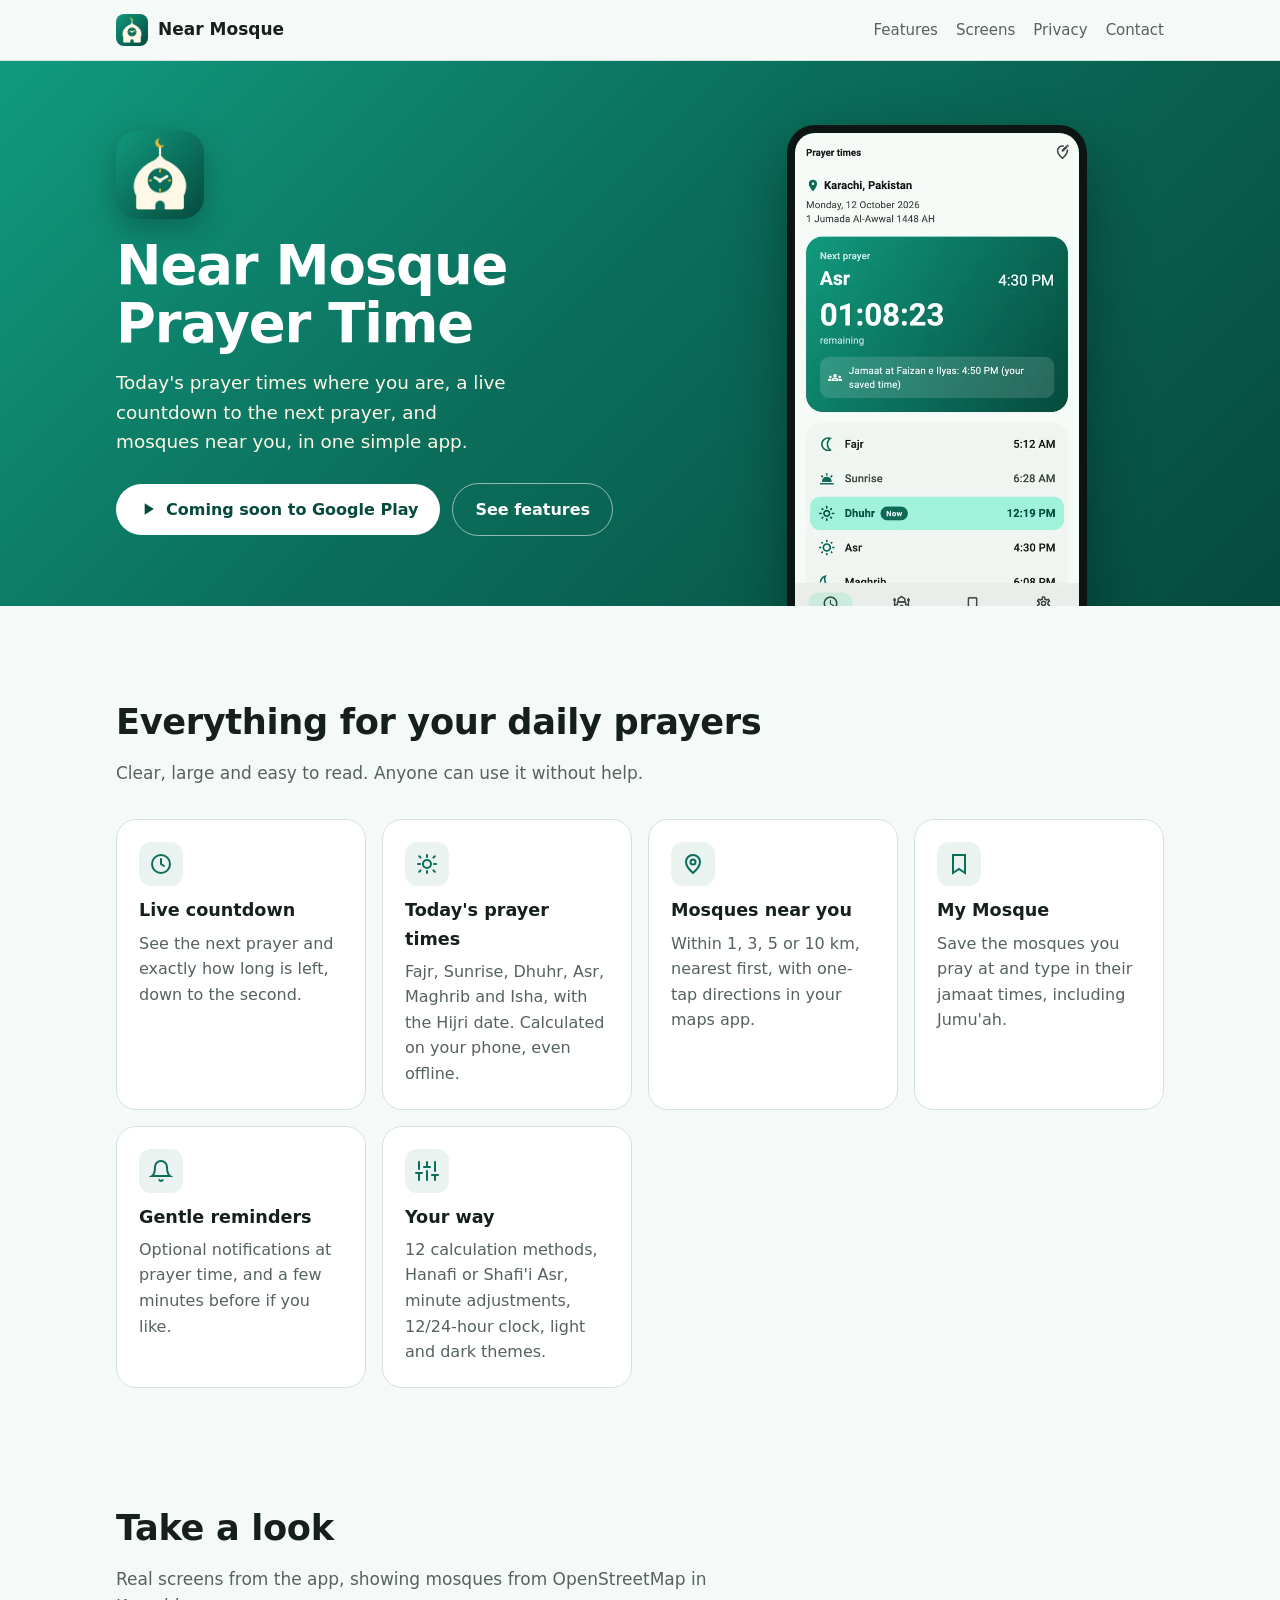
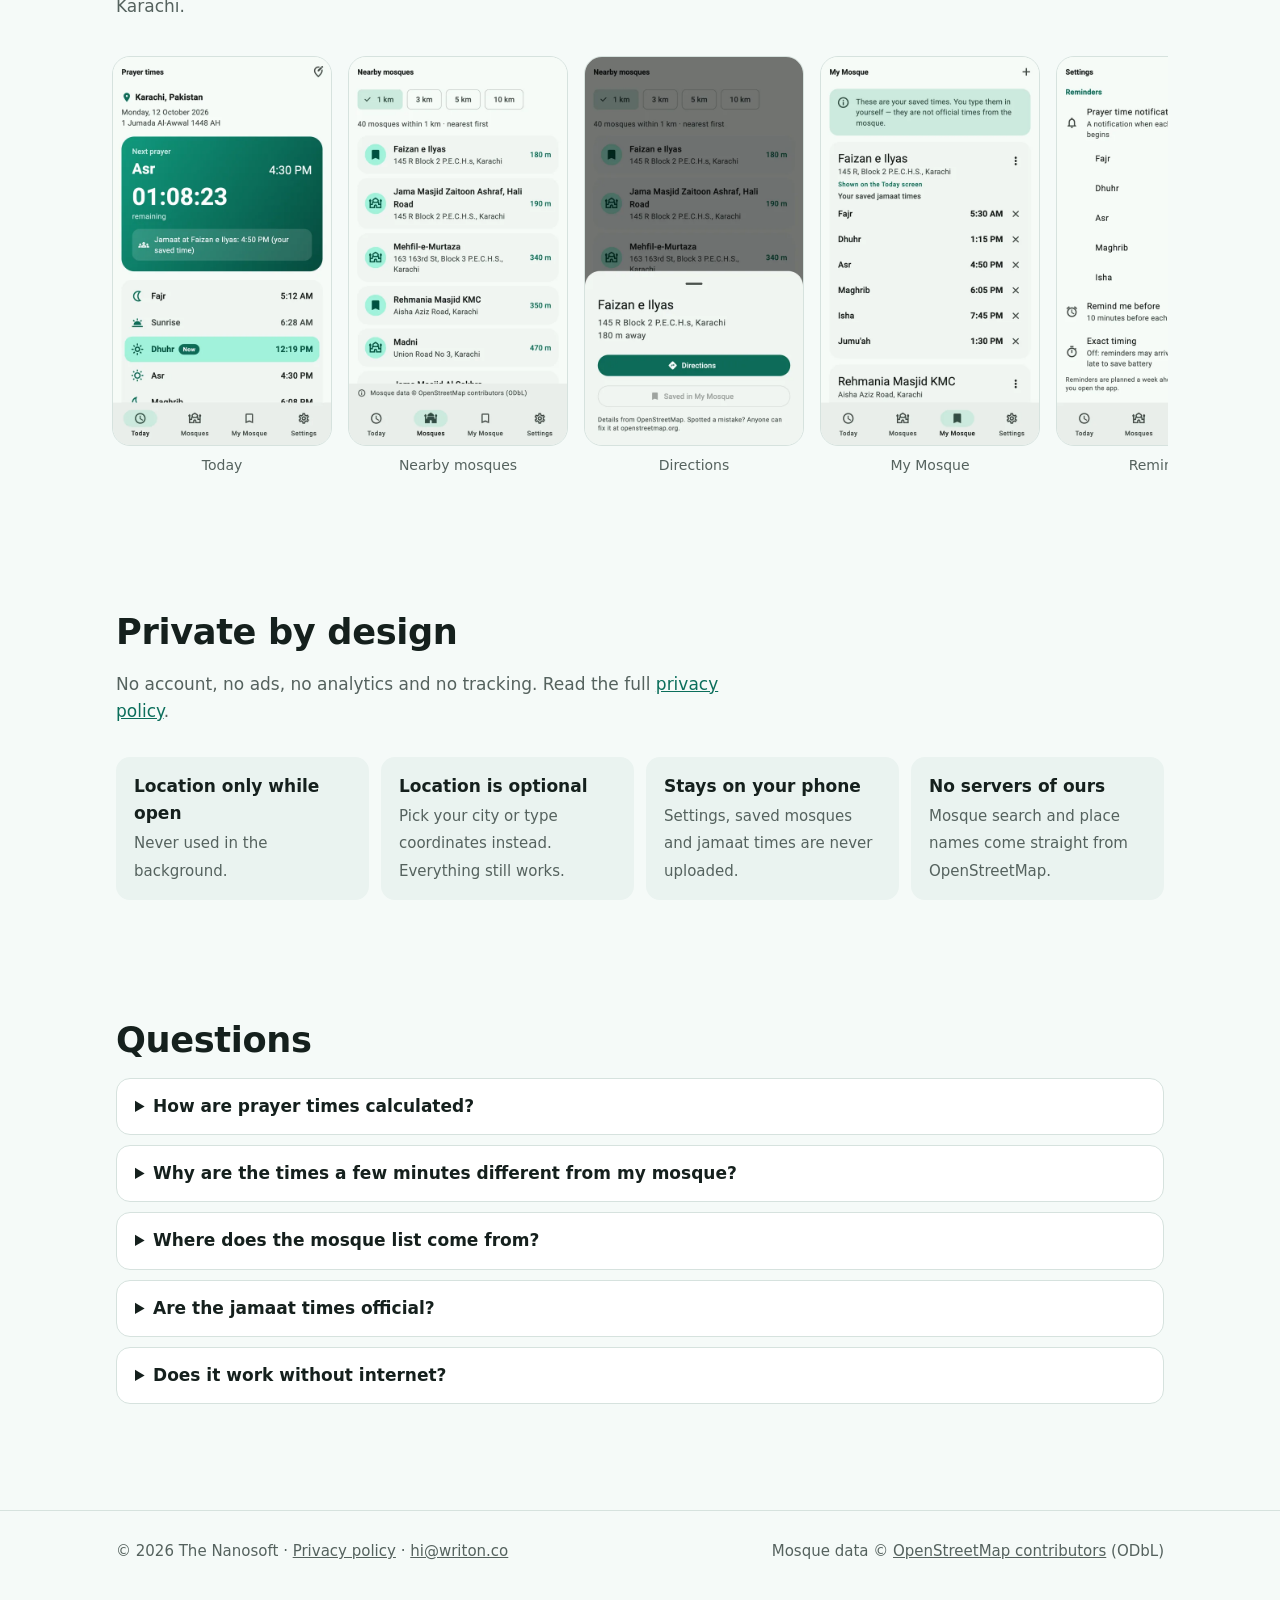
==== index.html @ 231da67b "Landing page and privacy policy for Near Mosque Prayer Time Co-Authored-By: Claude Opus 5.5 <noreply" ====
<!doctype html>
<html lang="en">
<head>
<meta charset="utf-8">
<meta name="viewport" content="width=device-width, initial-scale=1">
<title>Near Mosque Prayer Time – prayer times, countdown &amp; nearby mosques</title>
<meta name="description" content="Free Android app: today's prayer times for your location, a live countdown to the next prayer, mosques near you and your own saved jamaat times. No ads, no sign-up.">
<meta name="theme-color" content="#0b6e5b">
<link rel="canonical" href="https://thenanosoft.github.io/near-mosque-prayer-time/">
<link rel="icon" type="image/png" href="assets/favicon.png">
<link rel="apple-touch-icon" href="assets/icon-192.png">
<meta property="og:type" content="website">
<meta property="og:title" content="Near Mosque Prayer Time">
<meta property="og:description" content="Prayer times, a live countdown and mosques near you. No ads, no sign-up.">
<meta property="og:image" content="https://thenanosoft.github.io/near-mosque-prayer-time/assets/og-image.png">
<meta property="og:url" content="https://thenanosoft.github.io/near-mosque-prayer-time/">
<meta name="twitter:card" content="summary_large_image">
<link rel="stylesheet" href="assets/style.css">
<script type="application/ld+json">
{
  "@context": "https://schema.org",
  "@type": "MobileApplication",
  "name": "Near Mosque Prayer Time",
  "operatingSystem": "Android",
  "applicationCategory": "LifestyleApplication",
  "offers": { "@type": "Offer", "price": "0", "priceCurrency": "USD" },
  "author": { "@type": "Organization", "name": "The Nanosoft" },
  "image": "https://thenanosoft.github.io/near-mosque-prayer-time/assets/icon-512.png"
}
</script>
</head>
<body>

<header class="top">
  <div class="wrap">
    <a class="brand" href="./"><img src="assets/icon-192.png" alt="" width="32" height="32">Near Mosque</a>
    <nav>
      <a class="opt" href="#features">Features</a>
      <a class="opt" href="#screens">Screens</a>
      <a href="#privacy">Privacy</a>
      <a href="mailto:hi@writon.co">Contact</a>
    </nav>
  </div>
</header>

<main>
<div class="hero">
  <div class="wrap">
    <div>
      <img class="app-icon" src="assets/icon-192.png" alt="Near Mosque Prayer Time app icon" width="88" height="88">
      <h1>Near Mosque<br>Prayer Time</h1>
      <p class="lead">Today's prayer times where you are, a live countdown to the next prayer, and mosques near you, in one simple app.</p>
      <div class="cta">
        <span class="btn btn-light" aria-disabled="true">
          <svg width="20" height="20" viewBox="0 0 24 24" fill="currentColor" aria-hidden="true"><path d="M8 5v14l11-7z"/></svg>
          Coming soon to Google Play
        </span>
        <a class="btn btn-ghost" href="#features">See features</a>
      </div>
    </div>
    <div class="phone"><img src="assets/screens/01-today.webp" alt="Today screen showing the next prayer, Asr, with a 1 hour 8 minute countdown and today's prayer times in Karachi" width="540" height="960"></div>
  </div>
</div>

<section id="features">
  <div class="wrap">
    <h2>Everything for your daily prayers</h2>
    <p class="sub">Clear, large and easy to read. Anyone can use it without help.</p>
    <div class="grid">
      <div class="card">
        <div class="ico"><svg viewBox="0 0 24 24" fill="none" stroke="currentColor" stroke-width="2" stroke-linecap="round"><circle cx="12" cy="12" r="9"/><path d="M12 7v5l3 2"/></svg></div>
        <h3>Live countdown</h3>
        <p>See the next prayer and exactly how long is left, down to the second.</p>
      </div>
      <div class="card">
        <div class="ico"><svg viewBox="0 0 24 24" fill="none" stroke="currentColor" stroke-width="2" stroke-linecap="round"><path d="M12 3v2M12 19v2M4.2 4.2l1.4 1.4M18.4 18.4l1.4 1.4M3 12h2M19 12h2M4.2 19.8l1.4-1.4M18.4 5.6l1.4-1.4"/><circle cx="12" cy="12" r="4"/></svg></div>
        <h3>Today's prayer times</h3>
        <p>Fajr, Sunrise, Dhuhr, Asr, Maghrib and Isha, with the Hijri date. Calculated on your phone, even offline.</p>
      </div>
      <div class="card">
        <div class="ico"><svg viewBox="0 0 24 24" fill="none" stroke="currentColor" stroke-width="2" stroke-linecap="round"><path d="M12 21s-7-6.2-7-11a7 7 0 0 1 14 0c0 4.8-7 11-7 11z"/><circle cx="12" cy="10" r="2.5"/></svg></div>
        <h3>Mosques near you</h3>
        <p>Within 1, 3, 5 or 10 km, nearest first, with one-tap directions in your maps app.</p>
      </div>
      <div class="card">
        <div class="ico"><svg viewBox="0 0 24 24" fill="none" stroke="currentColor" stroke-width="2" stroke-linecap="round"><path d="M6 3h12v18l-6-4-6 4z"/></svg></div>
        <h3>My Mosque</h3>
        <p>Save the mosques you pray at and type in their jamaat times, including Jumu'ah.</p>
      </div>
      <div class="card">
        <div class="ico"><svg viewBox="0 0 24 24" fill="none" stroke="currentColor" stroke-width="2" stroke-linecap="round"><path d="M18 8a6 6 0 1 0-12 0c0 7-3 9-3 9h18s-3-2-3-9"/><path d="M13.7 21a2 2 0 0 1-3.4 0"/></svg></div>
        <h3>Gentle reminders</h3>
        <p>Optional notifications at prayer time, and a few minutes before if you like.</p>
      </div>
      <div class="card">
        <div class="ico"><svg viewBox="0 0 24 24" fill="none" stroke="currentColor" stroke-width="2" stroke-linecap="round"><path d="M4 21v-7M4 10V3M12 21v-9M12 8V3M20 21v-5M20 12V3M1 14h6M9 8h6M17 16h6"/></svg></div>
        <h3>Your way</h3>
        <p>12 calculation methods, Hanafi or Shafi'i Asr, minute adjustments, 12/24-hour clock, light and dark themes.</p>
      </div>
    </div>
  </div>
</section>

<section id="screens">
  <div class="wrap">
    <h2>Take a look</h2>
    <p class="sub">Real screens from the app, showing mosques from OpenStreetMap in Karachi.</p>
    <div class="shots" tabindex="0" aria-label="App screenshots, scroll sideways">
      <figure><img loading="lazy" src="assets/screens/01-today.webp" width="540" height="960" alt="Today's prayer times with countdown"><figcaption>Today</figcaption></figure>
      <figure><img loading="lazy" src="assets/screens/02-nearby-mosques.webp" width="540" height="960" alt="List of nearby mosques sorted by distance"><figcaption>Nearby mosques</figcaption></figure>
      <figure><img loading="lazy" src="assets/screens/03-mosque-details.webp" width="540" height="960" alt="Mosque details with Directions button"><figcaption>Directions</figcaption></figure>
      <figure><img loading="lazy" src="assets/screens/04-my-mosque.webp" width="540" height="960" alt="My Mosque with saved jamaat times"><figcaption>My Mosque</figcaption></figure>
      <figure><img loading="lazy" src="assets/screens/05-reminders.webp" width="540" height="960" alt="Reminder settings"><figcaption>Reminders</figcaption></figure>
      <figure><img loading="lazy" src="assets/screens/06-today-dark.webp" width="540" height="960" alt="Today screen in dark mode"><figcaption>Dark mode</figcaption></figure>
      <figure><img loading="lazy" src="assets/screens/08-calculation-method.webp" width="540" height="960" alt="Choosing a calculation method"><figcaption>Calculation methods</figcaption></figure>
      <figure><img loading="lazy" src="assets/screens/07-welcome.webp" width="540" height="960" alt="Welcome screen explaining location use"><figcaption>Clear about location</figcaption></figure>
    </div>
  </div>
</section>

<section id="privacy">
  <div class="wrap">
    <h2>Private by design</h2>
    <p class="sub">No account, no ads, no analytics and no tracking. Read the full <a href="privacy-policy.html">privacy policy</a>.</p>
    <div class="privacy-box">
      <div><strong>Location only while open</strong><span>Never used in the background.</span></div>
      <div><strong>Location is optional</strong><span>Pick your city or type coordinates instead. Everything still works.</span></div>
      <div><strong>Stays on your phone</strong><span>Settings, saved mosques and jamaat times are never uploaded.</span></div>
      <div><strong>No servers of ours</strong><span>Mosque search and place names come straight from OpenStreetMap.</span></div>
    </div>
  </div>
</section>

<section id="faq">
  <div class="wrap">
    <h2>Questions</h2>
    <details>
      <summary>How are prayer times calculated?</summary>
      <p>On your phone, using well-known astronomical formulas. The default is the University of Islamic Sciences, Karachi method with Hanafi Asr. You can choose Muslim World League, ISNA, Umm al-Qura, Egyptian, Dubai, Kuwait, Qatar, Singapore, Diyanet, Tehran or Moonsighting Committee, and adjust any time by minutes.</p>
    </details>
    <details>
      <summary>Why are the times a few minutes different from my mosque?</summary>
      <p>Mosques often add a few minutes or use their own timetable. Use <em>Adjust times</em> in Settings to match, and save your mosque's jamaat times in <em>My Mosque</em>.</p>
    </details>
    <details>
      <summary>Where does the mosque list come from?</summary>
      <p>From OpenStreetMap, the free map that anyone can edit. If a mosque is missing or wrong, you can add or fix it at openstreetmap.org and it will appear in the app.</p>
    </details>
    <details>
      <summary>Are the jamaat times official?</summary>
      <p>No. Jamaat times in <em>My Mosque</em> are the ones you type in yourself, and the app labels them as your saved times.</p>
    </details>
    <details>
      <summary>Does it work without internet?</summary>
      <p>Yes for prayer times, the countdown, reminders and My Mosque. Finding nearby mosques and searching for a city need a connection.</p>
    </details>
  </div>
</section>
</main>

<footer>
  <div class="wrap">
    <span>© 2026 The Nanosoft · <a href="privacy-policy.html">Privacy policy</a> · <a href="mailto:hi@writon.co">hi@writon.co</a></span>
    <span>Mosque data © <a href="https://www.openstreetmap.org/copyright">OpenStreetMap contributors</a> (ODbL)</span>
  </div>
</footer>

</body>
</html>
---- assets/style.css ----
:root {
  --bg: #f5faf8;
  --surface: #ffffff;
  --surface-2: #eaf3f0;
  --text: #15201d;
  --muted: #55625e;
  --line: #d6e2de;
  --brand: #0b6e5b;
  --brand-2: #119a7e;
  --brand-dark: #064a3d;
  --gold: #e8b931;
  --cream: #fff8e7;
  --radius: 20px;
  color-scheme: light;
}
@media (prefers-color-scheme: dark) {
  :root {
    --bg: #0f1513;
    --surface: #161e1b;
    --surface-2: #1c2825;
    --text: #e4eeea;
    --muted: #9fb0aa;
    --line: #2a3733;
    --brand: #5fd3b5;
    color-scheme: dark;
  }
}

* { box-sizing: border-box; }
html { -webkit-text-size-adjust: 100%; }
body {
  margin: 0;
  background: var(--bg);
  color: var(--text);
  font-family: system-ui, -apple-system, "Segoe UI", Roboto, "Helvetica Neue", Arial, sans-serif;
  font-size: 17px;
  line-height: 1.6;
}
img { max-width: 100%; height: auto; display: block; }
a { color: var(--brand); }
.wrap { max-width: 1080px; margin: 0 auto; padding: 0 16px; }

/* Header */
.top { position: sticky; top: 0; z-index: 10; background: color-mix(in srgb, var(--bg) 88%, transparent); backdrop-filter: blur(10px); border-bottom: 1px solid var(--line); }
.top .wrap { display: flex; align-items: center; justify-content: space-between; gap: 12px; height: 60px; }
.brand { display: flex; align-items: center; gap: 10px; color: var(--text); text-decoration: none; font-weight: 700; }
.brand img { width: 32px; height: 32px; border-radius: 8px; }
.top nav { display: flex; gap: 18px; font-size: 15px; }
.top nav a { color: var(--muted); text-decoration: none; }
.top nav a:hover { color: var(--text); }
@media (max-width: 560px) { .top nav .opt { display: none; } }

/* Hero */
.hero {
  background: linear-gradient(135deg, #119a7e 0%, #0b6e5b 45%, #064a3d 100%);
  color: #fff;
  overflow: hidden;
}
.hero .wrap { display: grid; grid-template-columns: 1.1fr 0.9fr; gap: 40px; align-items: center; padding-top: 64px; padding-bottom: 0; }
.hero h1 { font-size: clamp(2.1rem, 5vw, 3.4rem); line-height: 1.08; margin: 18px 0 14px; letter-spacing: -0.02em; }
.hero p.lead { font-size: 1.15rem; color: var(--cream); margin: 0 0 26px; max-width: 34ch; }
.hero .app-icon { width: 88px; height: 88px; border-radius: 22px; box-shadow: 0 10px 30px rgb(0 0 0 / 0.25); }
.cta { display: flex; flex-wrap: wrap; gap: 12px; align-items: center; margin-bottom: 64px; }
.btn { display: inline-flex; align-items: center; gap: 8px; padding: 13px 22px; border-radius: 999px; font-weight: 600; text-decoration: none; font-size: 16px; }
.btn-light { background: #fff; color: #064a3d; }
.btn-ghost { border: 1.5px solid rgb(255 255 255 / 0.55); color: #fff; }
.badge-soon { font-size: 14px; color: var(--cream); opacity: 0.9; }
.hero .phone { justify-self: center; width: min(300px, 80%); margin-bottom: -40px; }
.phone img { border-radius: 28px; border: 8px solid #0c1513; box-shadow: 0 24px 60px rgb(0 0 0 / 0.35); }
@media (max-width: 820px) {
  .hero .wrap { grid-template-columns: 1fr; padding-top: 40px; }
  .hero .phone { margin-bottom: -60px; }
  .cta { margin-bottom: 32px; }
}

/* Sections */
section { padding: 88px 0 24px; }
section h2 { font-size: clamp(1.6rem, 3.4vw, 2.2rem); margin: 0 0 10px; letter-spacing: -0.01em; }
section .sub { color: var(--muted); margin: 0 0 32px; max-width: 60ch; }
.grid { display: grid; grid-template-columns: repeat(auto-fit, minmax(240px, 1fr)); gap: 16px; }
.card { background: var(--surface); border: 1px solid var(--line); border-radius: var(--radius); padding: 22px; }
.card h3 { margin: 10px 0 6px; font-size: 1.1rem; }
.card p { margin: 0; color: var(--muted); font-size: 16px; }
.ico { width: 44px; height: 44px; border-radius: 12px; display: grid; place-items: center; background: var(--surface-2); color: var(--brand); }
.ico svg { width: 24px; height: 24px; }

/* Screenshots */
.shots { display: flex; gap: 16px; overflow-x: auto; scroll-snap-type: x mandatory; padding: 4px 4px 16px; margin: 0 -4px; }
.shots figure { margin: 0; flex: 0 0 220px; scroll-snap-align: start; }
.shots img { border-radius: 18px; border: 1px solid var(--line); }
.shots figcaption { text-align: center; color: var(--muted); font-size: 14px; margin-top: 8px; }

/* Privacy block */
.privacy-box { display: grid; grid-template-columns: repeat(auto-fit, minmax(220px, 1fr)); gap: 12px; }
.privacy-box div { background: var(--surface-2); border-radius: 14px; padding: 16px 18px; }
.privacy-box strong { display: block; margin-bottom: 2px; }
.privacy-box span { color: var(--muted); font-size: 15px; }

/* FAQ */
details { background: var(--surface); border: 1px solid var(--line); border-radius: 14px; padding: 14px 18px; margin-bottom: 10px; }
summary { cursor: pointer; font-weight: 600; }
details p { color: var(--muted); margin: 10px 0 2px; }

/* Footer */
footer { margin-top: 72px; border-top: 1px solid var(--line); padding: 28px 0 40px; color: var(--muted); font-size: 15px; }
footer .wrap { display: flex; flex-wrap: wrap; justify-content: space-between; gap: 14px; }
footer a { color: var(--muted); }

/* Document pages (privacy) */
.doc { max-width: 760px; margin: 0 auto; padding: 40px 16px 24px; }
.doc h1 { font-size: clamp(1.8rem, 4vw, 2.4rem); margin: 0 0 4px; }
.doc .meta { color: var(--muted); margin-top: 0; }
.doc h2 { font-size: 1.25rem; margin-top: 2.2rem; }
.table-scroll { overflow-x: auto; }
.doc table { border-collapse: collapse; width: 100%; font-size: 15px; }
.doc td code { overflow-wrap: anywhere; }
.doc th, .doc td { border: 1px solid var(--line); padding: 10px; text-align: left; vertical-align: top; }
.doc th { background: var(--surface-2); }
.doc code { background: var(--surface-2); padding: 1px 6px; border-radius: 6px; font-size: 0.92em; }
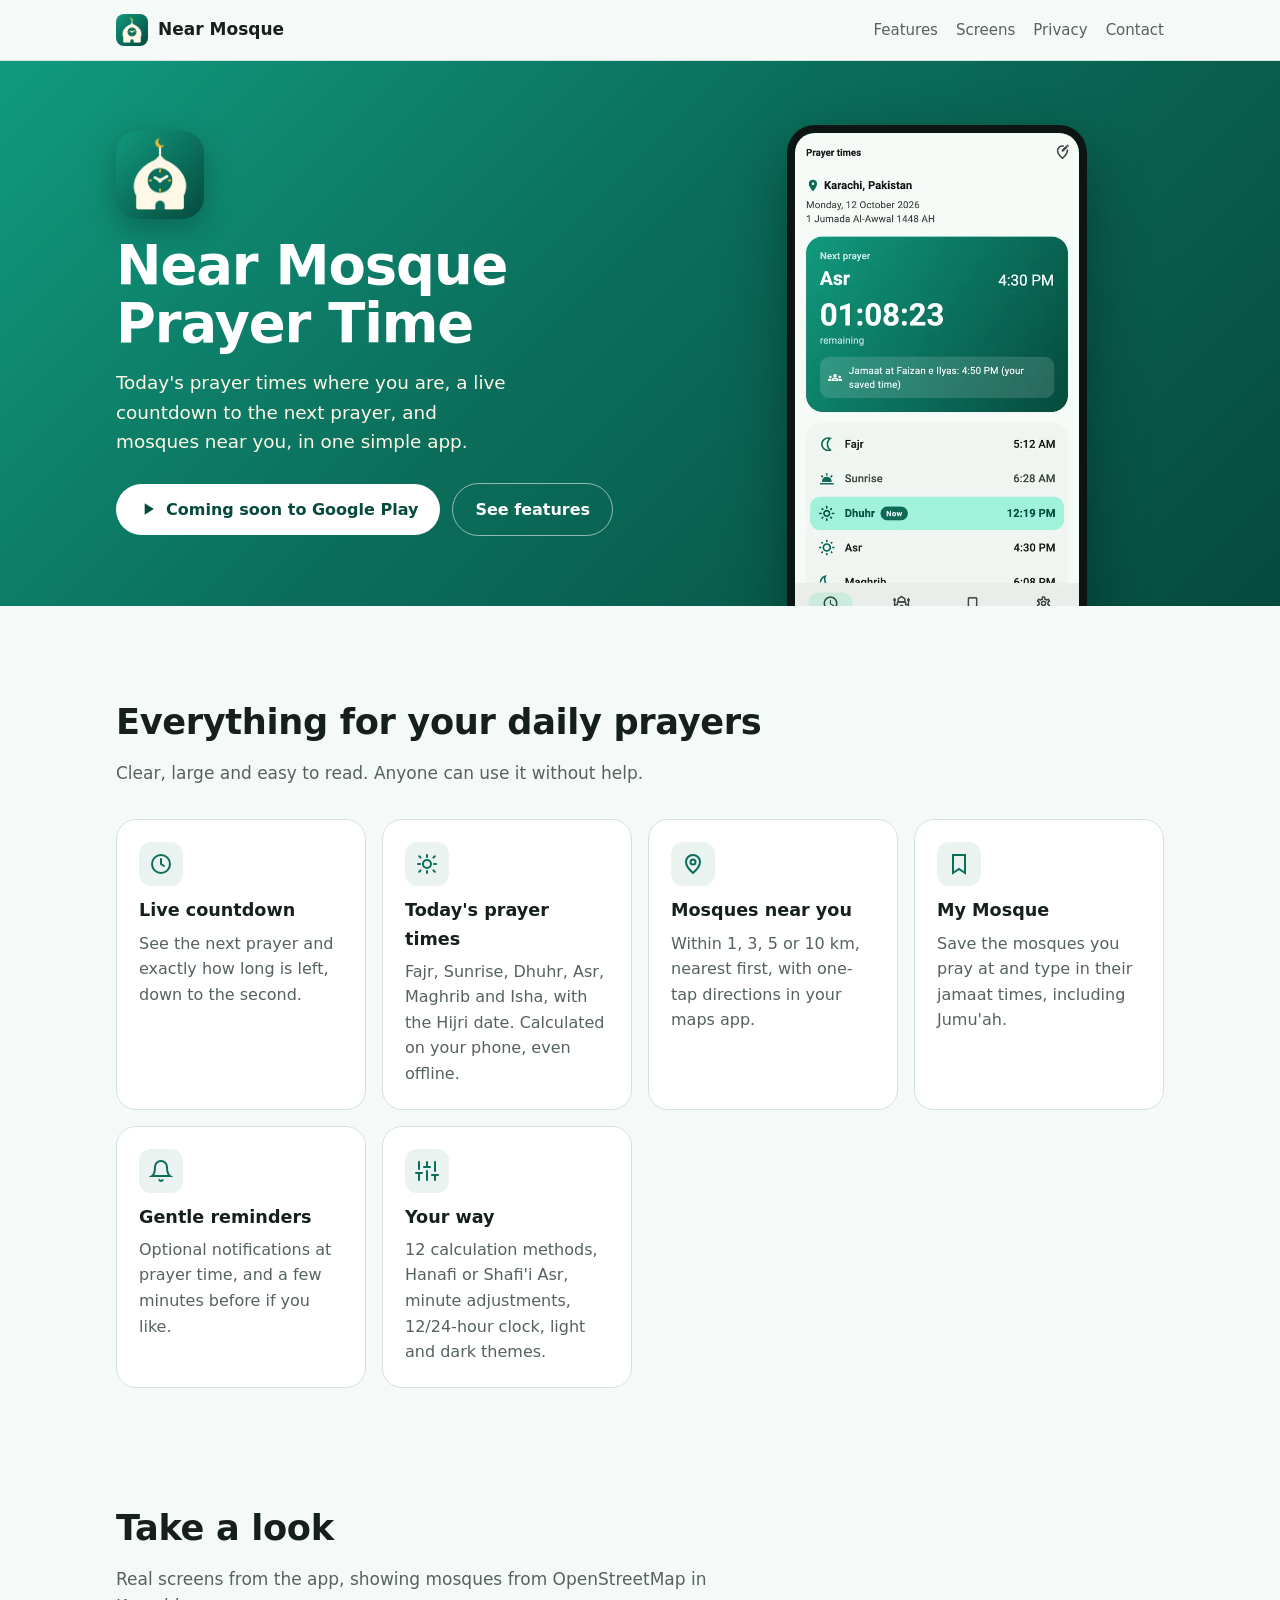
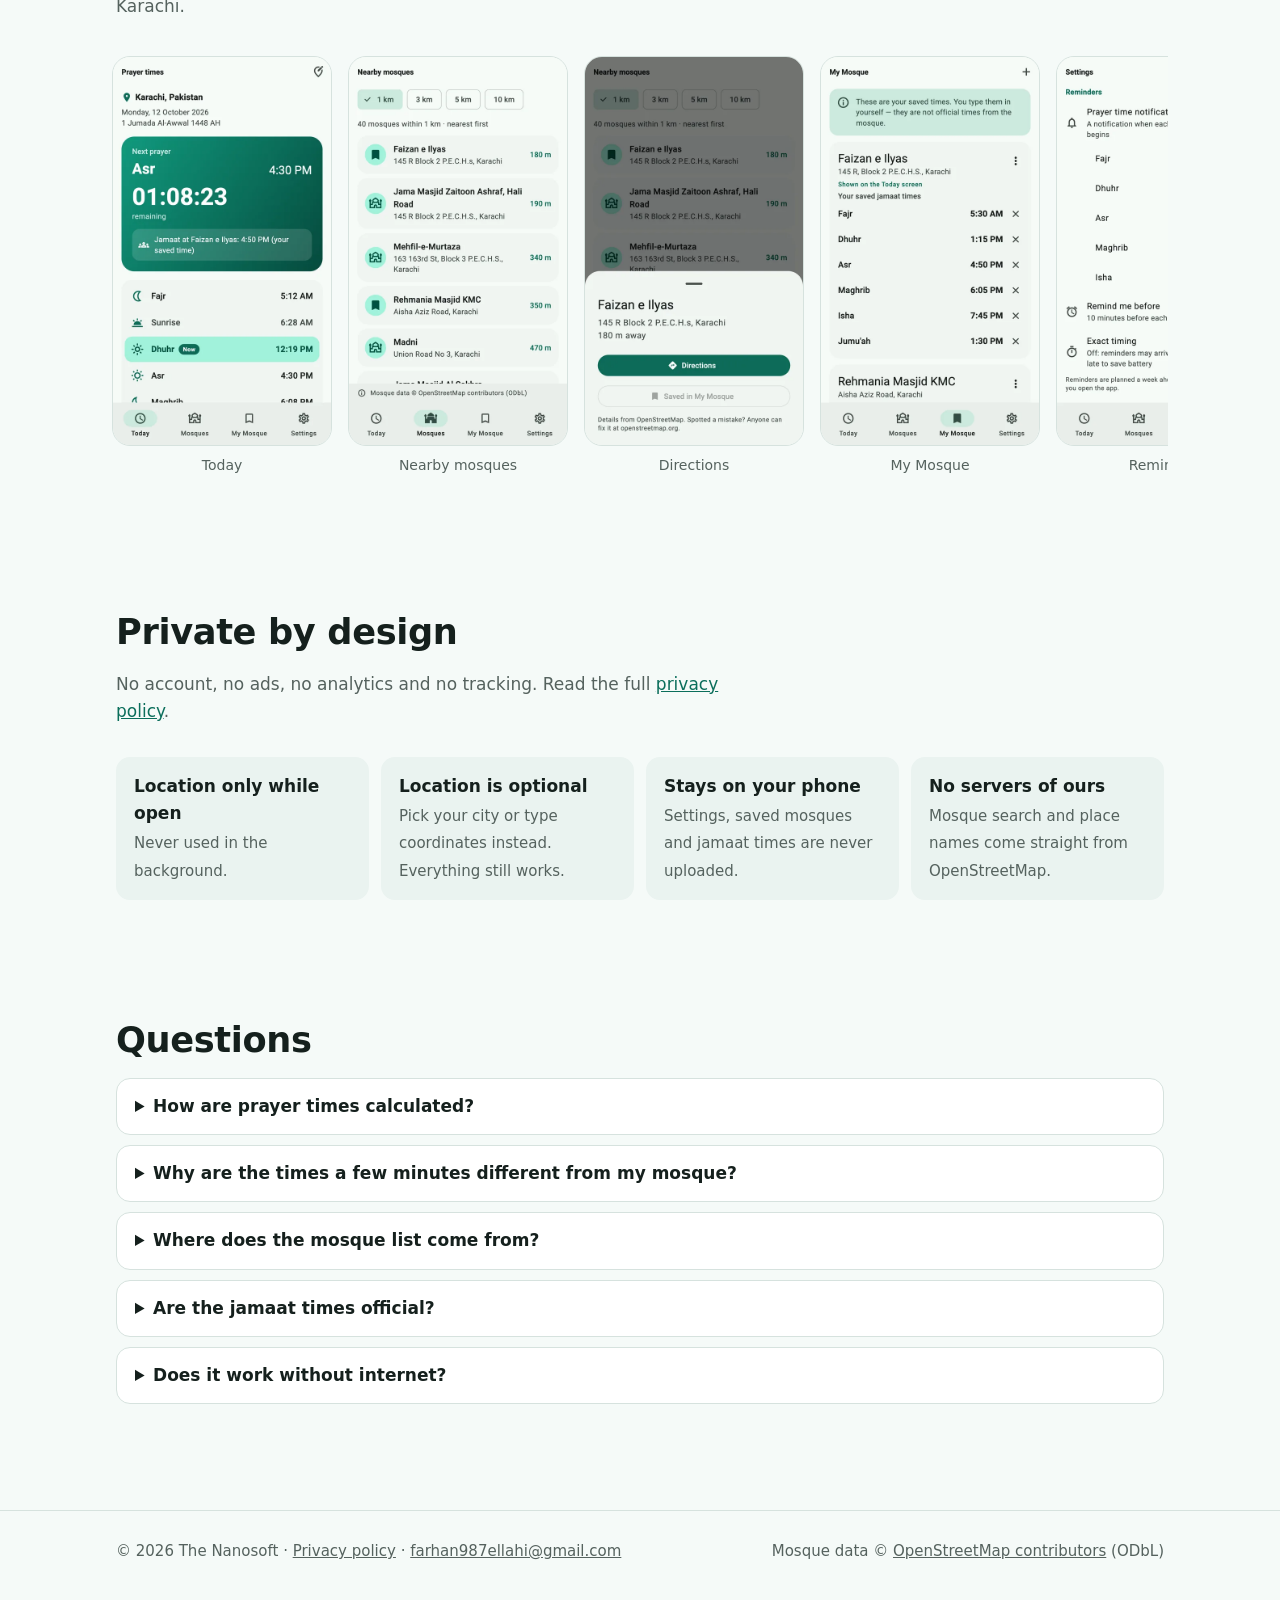
==== commit db374d85: "Use farhan987ellahi@gmail.com as contact email Co-Authored-By: Claude Opus 5.5 <noreply@anthropic.co" ====
--- a/index.html
+++ b/index.html
@@ -38,7 +38,7 @@
       <a class="opt" href="#features">Features</a>
       <a class="opt" href="#screens">Screens</a>
       <a href="#privacy">Privacy</a>
-      <a href="mailto:hi@writon.co">Contact</a>
+      <a href="mailto:farhan987ellahi@gmail.com">Contact</a>
     </nav>
   </div>
 </header>
@@ -160,7 +160,7 @@
 
 <footer>
   <div class="wrap">
-    <span>© 2026 The Nanosoft · <a href="privacy-policy.html">Privacy policy</a> · <a href="mailto:hi@writon.co">hi@writon.co</a></span>
+    <span>© 2026 The Nanosoft · <a href="privacy-policy.html">Privacy policy</a> · <a href="mailto:farhan987ellahi@gmail.com">farhan987ellahi@gmail.com</a></span>
     <span>Mosque data © <a href="https://www.openstreetmap.org/copyright">OpenStreetMap contributors</a> (ODbL)</span>
   </div>
 </footer>
